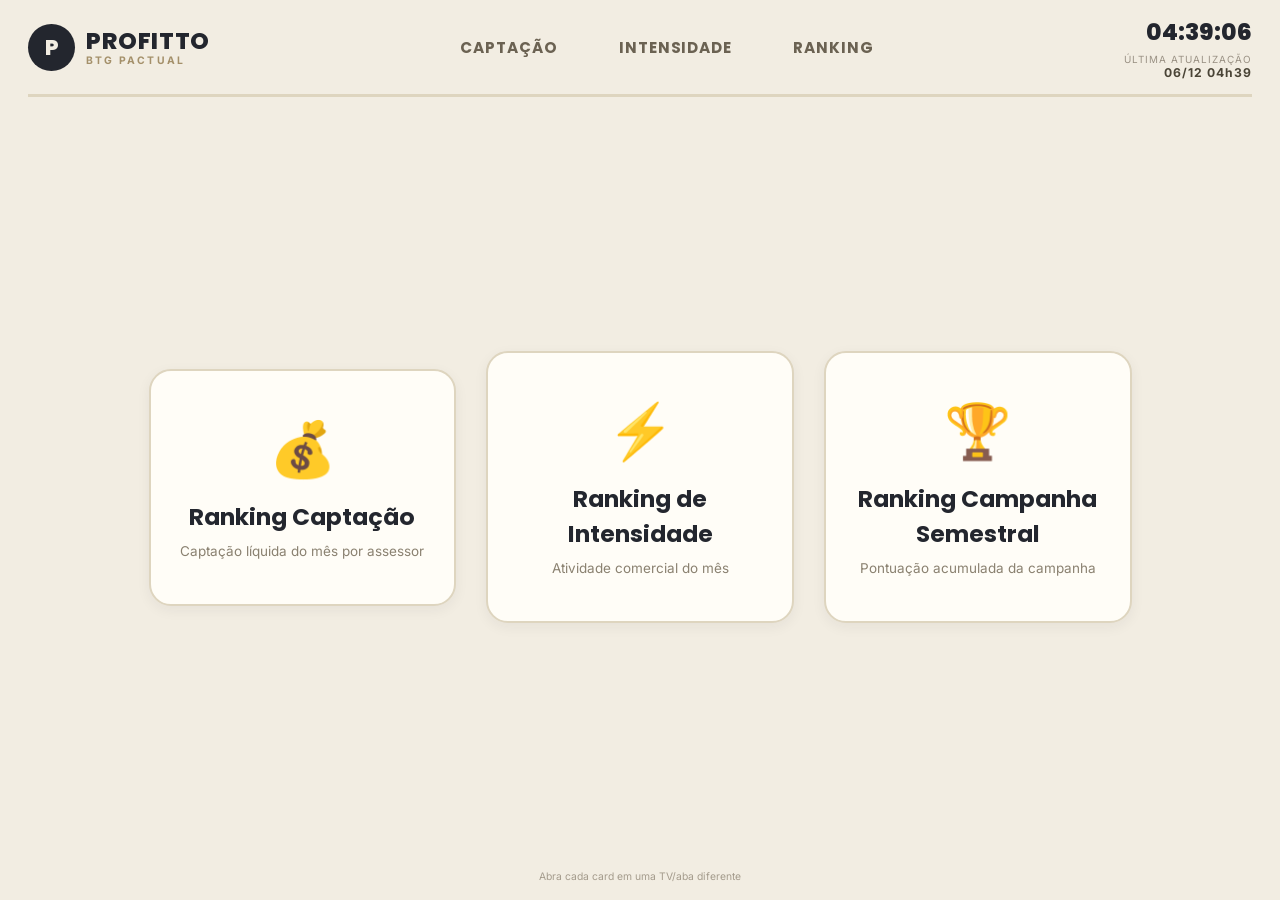
==== index.html @ 600888ba "dashboards TV dashboards TV" ====
<!DOCTYPE html>
<html lang="pt-BR">
<head>
<meta charset="UTF-8">
<meta name="viewport" content="width=device-width, initial-scale=1.0">
<title>PROFITTO — Dashboards de TV</title>
<link rel="stylesheet" href="style.css">
<style>
  .menu { flex: 1; display: flex; align-items: center; justify-content: center; gap: 2.4vw; }
  .card2 { width: 24vw; padding: 5vh 2vw; border-radius: 22px; text-align: center; text-decoration: none; color: #23262e;
    background: #fffdf7; border: 2px solid #ded5bf; box-shadow: 0 4px 14px rgba(35,38,46,0.06);
    transition: transform .15s ease, border-color .15s ease; }
  .card2:hover { transform: translateY(-6px); border-color: #a4906a; }
  .card2 .icon { font-size: 6vh; margin-bottom: 2vh; }
  .card2 h2 { font-family: 'Poppins', sans-serif; font-size: 2.6vh; margin-bottom: 1vh; }
  .card2 p { font-size: 1.5vh; color: #8a8170; }
</style>
</head>
<body>
<div class="wrap">
  <div id="navHost"></div>
  <div class="menu">
    <a class="card2" href="captacao.html">
      <div class="icon">💰</div>
      <h2>Ranking Captação</h2>
      <p>Captação líquida do mês por assessor</p>
    </a>
    <a class="card2" href="intensidade.html">
      <div class="icon">⚡</div>
      <h2>Ranking de Intensidade</h2>
      <p>Atividade comercial do mês</p>
    </a>
    <a class="card2" href="campanha.html">
      <div class="icon">🏆</div>
      <h2>Ranking Campanha Semestral</h2>
      <p>Pontuação acumulada da campanha</p>
    </a>
  </div>
  <div class="footer">Abra cada card em uma TV/aba diferente</div>
</div>
<script src="assets.js"></script>
<script>
renderNav('');
startClock('clock');
setLastUpdate();
</script>
</body>
</html>
---- style.css ----
@import url('https://fonts.googleapis.com/css2?family=Poppins:wght@500;600;700;800&family=Inter:wght@400;600;700;800;900&display=swap');

* { margin: 0; padding: 0; box-sizing: border-box; }

html, body {
  width: 100%; height: 100%;
  background: #f2ede2;
  color: #23262e;
  font-family: 'Inter', 'Poppins', sans-serif;
  overflow: hidden;
}

.wrap { display: flex; flex-direction: column; height: 100vh; padding: 1.6vh 2.2vw 2vh; }

/* ---------- Navegação / topo ---------- */
.topbar {
  display: flex; align-items: center; justify-content: space-between;
  padding-bottom: 1.6vh; margin-bottom: 2vh;
  border-bottom: 3px solid #ded5bf;
}

.brand { display: flex; align-items: center; gap: 0.9vw; }
.logo-badge {
  width: 5.2vh; height: 5.2vh; border-radius: 50%; background: #23262e; color: #f2ede2;
  display: flex; align-items: center; justify-content: center; font-family: 'Poppins', sans-serif;
  font-weight: 800; font-size: 2.4vh;
}
.brand-text { display: flex; flex-direction: column; line-height: 1.15; }
.brand-text .logo { font-family: 'Poppins', sans-serif; font-weight: 800; font-size: 2.6vh; letter-spacing: 0.03em; color: #23262e; }
.brand-text .partner { font-size: 1.15vh; letter-spacing: 0.22em; color: #a4906a; font-weight: 700; }

.navtabs { display: flex; gap: 0.8vw; }
.navtab {
  text-decoration: none; color: #6b6252; font-family: 'Poppins', sans-serif; font-weight: 700;
  font-size: 1.7vh; letter-spacing: 0.06em; padding: 1.4vh 2vw; border-radius: 999px;
  transition: background .15s ease, color .15s ease;
}
.navtab:hover { background: rgba(164,144,106,0.12); }
.navtab.active { background: #a4906a; color: #fff8ec; box-shadow: 0 4px 14px rgba(164,144,106,0.4); }

.meta { text-align: right; }
.meta .clock { font-family: 'Poppins', sans-serif; font-weight: 800; font-size: 2.6vh; color: #23262e; }
.meta .upd { font-size: 1.1vh; letter-spacing: 0.1em; color: #9a9184; margin-top: 0.4vh; }
.meta .upd b { color: #4a4436; font-size: 1.35vh; }

/* ---------- Título de seção ---------- */
.section-title {
  font-size: 1.6vh; font-weight: 800; letter-spacing: 0.18em; color: #8a8170;
  margin-bottom: 1.6vh;
}

/* ---------- Grid de cards ---------- */
.cardgrid { flex: 1; display: grid; grid-template-columns: repeat(4, 1fr); gap: 1.4vh 1.4vw; overflow: hidden; }

.card {
  border-radius: 20px; padding: 1.8vh 1.8vw; display: flex; flex-direction: column; justify-content: space-between;
  border: 2px solid transparent; position: relative; overflow: hidden;
  box-shadow: 0 4px 14px rgba(35,38,46,0.05);
}
.card.pos { background: #e3efdd; border-color: #bfdcae; }
.card.neg { background: #f7e3e0; border-color: #eab8b0; }

.card-top { display: flex; justify-content: space-between; align-items: flex-start; }
.card-name { font-family: 'Poppins', sans-serif; font-weight: 800; font-size: 2.15vh; color: #23262e;
  overflow: hidden; text-overflow: ellipsis; white-space: nowrap; max-width: 100%; }
.card-tag { display: inline-block; font-size: 1.1vh; font-weight: 800; letter-spacing: 0.14em; text-transform: uppercase;
  color: #8a8170; margin-top: 0.5vh; }

.card-meta { text-align: right; flex-shrink: 0; padding-left: 0.6vw; }
.card-meta .lbl { font-size: 1vh; letter-spacing: 0.12em; color: #9a9184; font-weight: 700; }
.card-meta .val { font-family: 'Poppins', sans-serif; font-weight: 700; font-size: 1.7vh; color: #6b6252; }

.bar-track { position: relative; width: 100%; height: 1.1vh; background: #e4dcc6; border-radius: 999px; margin: 1.6vh 0 1vh; }
.bar-fill { position: absolute; left: 0; top: 0; height: 100%; border-radius: 999px; background: linear-gradient(90deg, #c2a874, #a4906a); }
.bar-dot { position: absolute; left: -0.3vh; top: 50%; transform: translateY(-50%); width: 1.5vh; height: 1.5vh; border-radius: 50%; background: #fff; border: 3px solid #a4906a; z-index: 2; }
.bar-goal { position: absolute; right: 2%; top: -0.6vh; width: 2px; height: 2.3vh; background: #6b6252; }

.card-bottom { display: flex; justify-content: space-between; align-items: flex-end; }
.card-bottom .lbl { font-size: 1.15vh; letter-spacing: 0.14em; color: #8a8170; font-weight: 800; }
.card-bottom .val { font-family: 'Poppins', sans-serif; font-weight: 800; font-size: 3vh; }
.card.pos .card-bottom .val { color: #3d7a37; }
.card.neg .card-bottom .val { color: #b8372a; }

.card-rank {
  position: absolute; top: -1.2vh; right: -1.2vh; width: 5vh; height: 5vh; border-radius: 50%;
  background: #23262e; color: #f2ede2; display: flex; align-items: center; justify-content: center;
  font-family: 'Poppins', sans-serif; font-weight: 800; font-size: 2vh; box-shadow: 0 4px 10px rgba(0,0,0,0.15);
}
.card-rank.gold { background: #c99a2e; }
.card-rank.silver { background: #9aa0a8; }
.card-rank.bronze { background: #a5673a; }

/* ---------- Tabela simples (Intensidade) ---------- */
.simple-table { flex: 1; min-height: 0; display: flex; flex-direction: column; border: 3px solid #23262e; border-radius: 18px; overflow: hidden; background: #fffdf7; }
.simple-row { display: grid; grid-template-columns: 10% 1fr 22% 22%; align-items: center; flex: 1; min-height: 0; overflow: hidden; border-bottom: 2px solid #ded5bf; }
.simple-row:last-child { border-bottom: none; }
.simple-row.head { background: #23262e; color: #f2ede2; flex: 0 0 auto; padding: 1.6vh 0; }
.simple-row.head .cell { font-weight: 800; font-size: 1.9vh; letter-spacing: 0.16em; }
.simple-row:nth-child(even):not(.head) { background: #f7f3e8; }
.cell { padding: 0 1.6vw; }
.simple-row .pos-cell { font-family: 'Poppins', sans-serif; font-weight: 800; font-size: 2.6vh; color: #a4906a; text-align: center; }
.simple-row .name-cell { font-family: 'Poppins', sans-serif; font-weight: 700; font-size: 2.6vh; color: #23262e; overflow: hidden; text-overflow: ellipsis; white-space: nowrap; }
.simple-row .num-cell { font-family: 'Poppins', sans-serif; font-weight: 800; font-size: 2.8vh; color: #23262e; text-align: center; }
.simple-row.head .name-cell { color: #f2ede2; text-align: left; font-size: 1.9vh; }
.simple-row.head .pos-cell,
.simple-row.head .num-cell { color: #f2ede2; text-align: center; font-size: 1.9vh; }

/* Variante com mais colunas (Ranking Campanha Semestral) */
.simple-table.wide .name-cell { font-size: 1.9vh; }
.simple-table.wide .num-cell { font-size: 1.9vh; }
.simple-table.wide .pos-cell { font-size: 1.9vh; }
.simple-table.wide .simple-row.head .name-cell,
.simple-table.wide .simple-row.head .num-cell,
.simple-table.wide .simple-row.head .pos-cell { font-size: 1.35vh; }
.simple-table.wide .txt-cell { padding: 0 1vw; font-size: 1.7vh; font-weight: 600; color: #4a4436; }
.simple-table.wide .simple-row.head .txt-cell { color: #f2ede2; font-size: 1.35vh; font-weight: 800; }
.simple-table.wide .num-cell.strong { font-weight: 800; }
.simple-table.wide .num-cell.pos-val { color: #3d7a37; }
.simple-table.wide .num-cell.neg-val { color: #b8372a; }

/* Colunas numéricas com sinal (usado também fora do modo "wide") */
.simple-row .num-cell.pos-val { color: #3d7a37; }
.simple-row .num-cell.neg-val { color: #b8372a; }

/* Rank em destaque (top 3) */
.simple-row .pos-cell.gold { color: #c99a2e; }
.simple-row .pos-cell.silver { color: #9aa0a8; }
.simple-row .pos-cell.bronze { color: #a5673a; }

/* Variante lista com barra de andamento (Captação) */
.simple-table.barlist .name-cell { display: flex; flex-direction: column; justify-content: center; line-height: 1.15; overflow: hidden; }
.simple-table.barlist .simple-row:not(.head) .name-cell { font-size: 3vh; }
.simple-table.barlist .name-cell .lvl { font-size: 0.95vh; font-weight: 400; letter-spacing: 0.1em; color: #a49b8c; text-transform: uppercase; margin-top: 0.15vh; line-height: 1; }
.simple-table.barlist .bar-cell { padding: 0 1.6vw; }
.simple-table.barlist .bar-track { height: 1.8vh; margin: 0; }
.simple-table.barlist .bar-dot { width: 2vh; height: 2vh; }
.simple-table.barlist .meta-cell { text-align: right; }
.simple-table.barlist .meta-cell .lbl { font-size: 1.1vh; letter-spacing: 0.12em; color: #9a9184; font-weight: 700; }
.simple-table.barlist .meta-cell .val { font-family: 'Poppins', sans-serif; font-weight: 800; font-size: 2.7vh; color: #4a4436; }
.simple-table.barlist .num-cell { text-align: right; }
.simple-table.barlist .simple-row:not(.head) .num-cell { font-size: 3.6vh; font-weight: 800; }
.simple-table.barlist .simple-row.head .meta-cell { color: #f2ede2; }

.footer { padding-top: 1.2vh; text-align: center; font-size: 1.15vh; color: #a49b8c; }

.loading, .error-box {
  flex: 1; display: flex; align-items: center; justify-content: center;
  font-size: 2.4vh; color: #8a8170; text-align: center; flex-direction: column; gap: 1.2vh;
}
.error-box { color: #b8372a; }
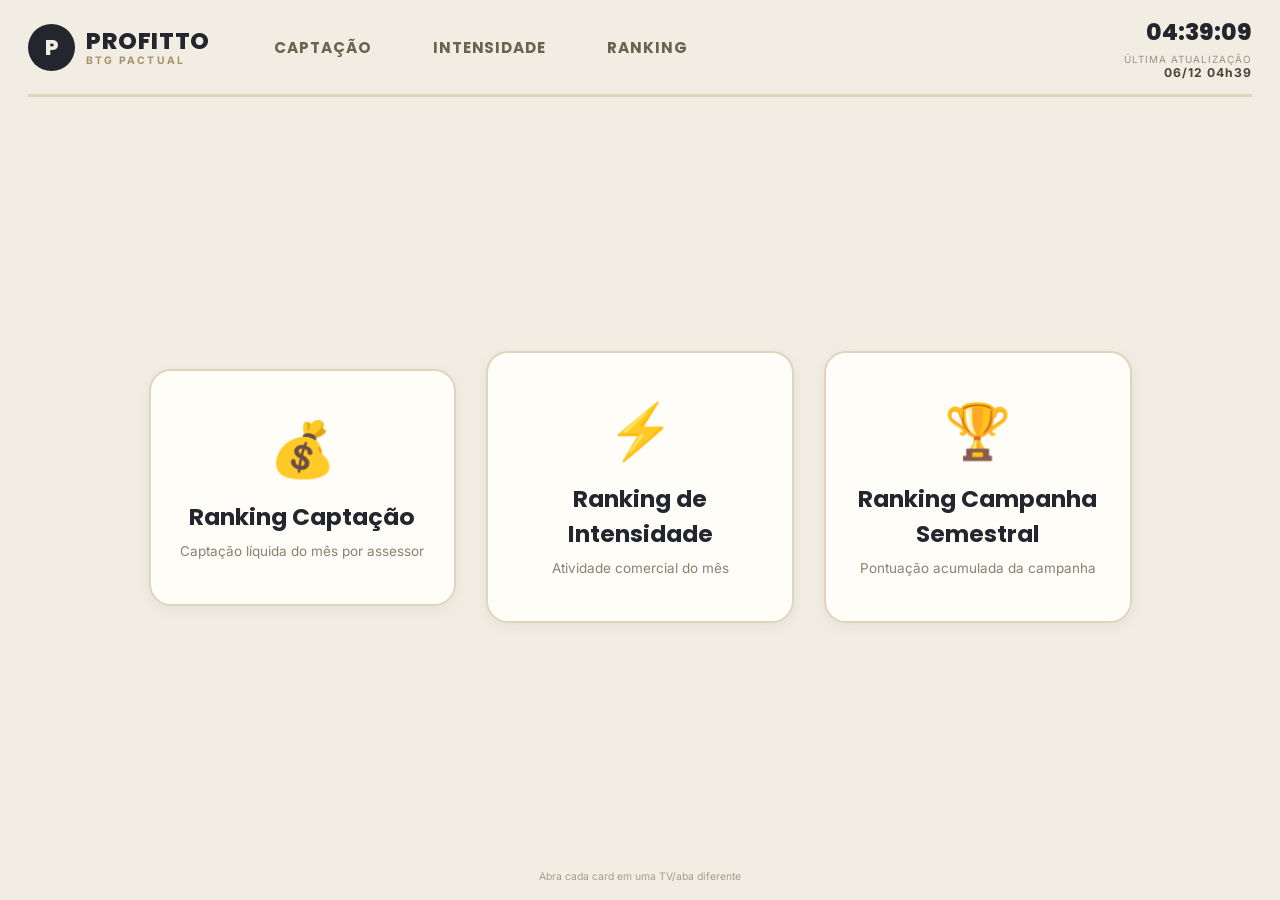
==== commit 51ebe2df: "index.html" ====
--- a/index.html
+++ b/index.html
@@ -4,7 +4,7 @@
 <meta charset="UTF-8">
 <meta name="viewport" content="width=device-width, initial-scale=1.0">
 <title>PROFITTO — Dashboards de TV</title>
-<link rel="stylesheet" href="style.css">
+<link rel="stylesheet" href="style.css?v=2">
 <style>
   .menu { flex: 1; display: flex; align-items: center; justify-content: center; gap: 2.4vw; }
   .card2 { width: 24vw; padding: 5vh 2vw; border-radius: 22px; text-align: center; text-decoration: none; color: #23262e;
@@ -38,7 +38,7 @@
   </div>
   <div class="footer">Abra cada card em uma TV/aba diferente</div>
 </div>
-<script src="assets.js"></script>
+<script src="assets.js?v=2"></script>
 <script>
 renderNav('');
 startClock('clock');
--- a/style.css
+++ b/style.css
@@ -14,12 +14,12 @@
 
 /* ---------- Navegação / topo ---------- */
 .topbar {
-  display: flex; align-items: center; justify-content: space-between;
+  display: flex; align-items: center; justify-content: flex-start;
   padding-bottom: 1.6vh; margin-bottom: 2vh;
   border-bottom: 3px solid #ded5bf;
 }
 
-.brand { display: flex; align-items: center; gap: 0.9vw; }
+.brand { display: flex; align-items: center; gap: 0.9vw; flex-shrink: 0; }
 .logo-badge {
   width: 5.2vh; height: 5.2vh; border-radius: 50%; background: #23262e; color: #f2ede2;
   display: flex; align-items: center; justify-content: center; font-family: 'Poppins', sans-serif;
@@ -29,7 +29,7 @@
 .brand-text .logo { font-family: 'Poppins', sans-serif; font-weight: 800; font-size: 2.6vh; letter-spacing: 0.03em; color: #23262e; }
 .brand-text .partner { font-size: 1.15vh; letter-spacing: 0.22em; color: #a4906a; font-weight: 700; }
 
-.navtabs { display: flex; gap: 0.8vw; }
+.navtabs { display: flex; gap: 0.8vw; margin-left: 3vw; }
 .navtab {
   text-decoration: none; color: #6b6252; font-family: 'Poppins', sans-serif; font-weight: 700;
   font-size: 1.7vh; letter-spacing: 0.06em; padding: 1.4vh 2vw; border-radius: 999px;
@@ -38,16 +38,34 @@
 .navtab:hover { background: rgba(164,144,106,0.12); }
 .navtab.active { background: #a4906a; color: #fff8ec; box-shadow: 0 4px 14px rgba(164,144,106,0.4); }
 
-.meta { text-align: right; }
+.meta { text-align: right; margin-left: auto; flex-shrink: 0; }
 .meta .clock { font-family: 'Poppins', sans-serif; font-weight: 800; font-size: 2.6vh; color: #23262e; }
 .meta .upd { font-size: 1.1vh; letter-spacing: 0.1em; color: #9a9184; margin-top: 0.4vh; }
 .meta .upd b { color: #4a4436; font-size: 1.35vh; }
+
+/* ---------- Selo CAP TOTAL, embutido na topbar (Captação) — não rouba altura da tabela ---------- */
+.cap-total-badge {
+  display: flex; align-items: center; gap: 0.9vw; flex-shrink: 0; margin-left: 6vw;
+  background: #23262e; border-radius: 14px; padding: 1.1vh 1.8vw;
+  box-shadow: 0 4px 14px rgba(35,38,46,0.18);
+}
+.cap-total-lbl { font-family: 'Poppins', sans-serif; font-size: 1.7vh; font-weight: 800; letter-spacing: 0.18em; color: #d8cfbb; }
+.cap-total-val { font-family: 'Poppins', sans-serif; font-weight: 800; font-size: 4.6vh; line-height: 1; color: #fff; }
 
 /* ---------- Título de seção ---------- */
 .section-title {
   font-size: 1.6vh; font-weight: 800; letter-spacing: 0.18em; color: #8a8170;
   margin-bottom: 1.6vh;
 }
+
+/* Cabeçalho da tabela clicável para ordenar (Intensidade: DIA / MÊS) */
+.simple-row.head .sort-head { cursor: pointer; user-select: none; display: flex; align-items: center; justify-content: center; gap: 0.4vw; }
+.simple-row.head .sort-head .sort-arrow { font-size: 1.1vh; color: #8a8170; transition: color .15s ease, transform .15s ease; }
+.simple-row.head .sort-head:hover .sort-arrow { color: #d8cfbb; }
+.simple-row.head .sort-head.active { color: #a4906a; }
+.simple-row.head .sort-head.active .sort-arrow { color: #a4906a; transform: scale(1.25); }
+
+.simple-row .num-cell.sort-active { color: #a4906a; }
 
 /* ---------- Grid de cards ---------- */
 .cardgrid { flex: 1; display: grid; grid-template-columns: repeat(4, 1fr); gap: 1.4vh 1.4vw; overflow: hidden; }
@@ -128,9 +146,10 @@
 .simple-row .pos-cell.bronze { color: #a5673a; }
 
 /* Variante lista com barra de andamento (Captação) */
-.simple-table.barlist .name-cell { display: flex; flex-direction: column; justify-content: center; line-height: 1.15; overflow: hidden; }
+.simple-table.barlist .name-cell { display: flex; flex-direction: row; align-items: baseline; gap: 0.7vw; overflow: hidden; }
 .simple-table.barlist .simple-row:not(.head) .name-cell { font-size: 3vh; }
-.simple-table.barlist .name-cell .lvl { font-size: 0.95vh; font-weight: 400; letter-spacing: 0.1em; color: #a49b8c; text-transform: uppercase; margin-top: 0.15vh; line-height: 1; }
+.simple-table.barlist .name-cell .nm { overflow: hidden; text-overflow: ellipsis; white-space: nowrap; min-width: 0; }
+.simple-table.barlist .name-cell .lvl { flex-shrink: 0; font-size: 1.05vh; font-weight: 400; letter-spacing: 0.08em; color: #a49b8c; text-transform: uppercase; }
 .simple-table.barlist .bar-cell { padding: 0 1.6vw; }
 .simple-table.barlist .bar-track { height: 1.8vh; margin: 0; }
 .simple-table.barlist .bar-dot { width: 2vh; height: 2vh; }
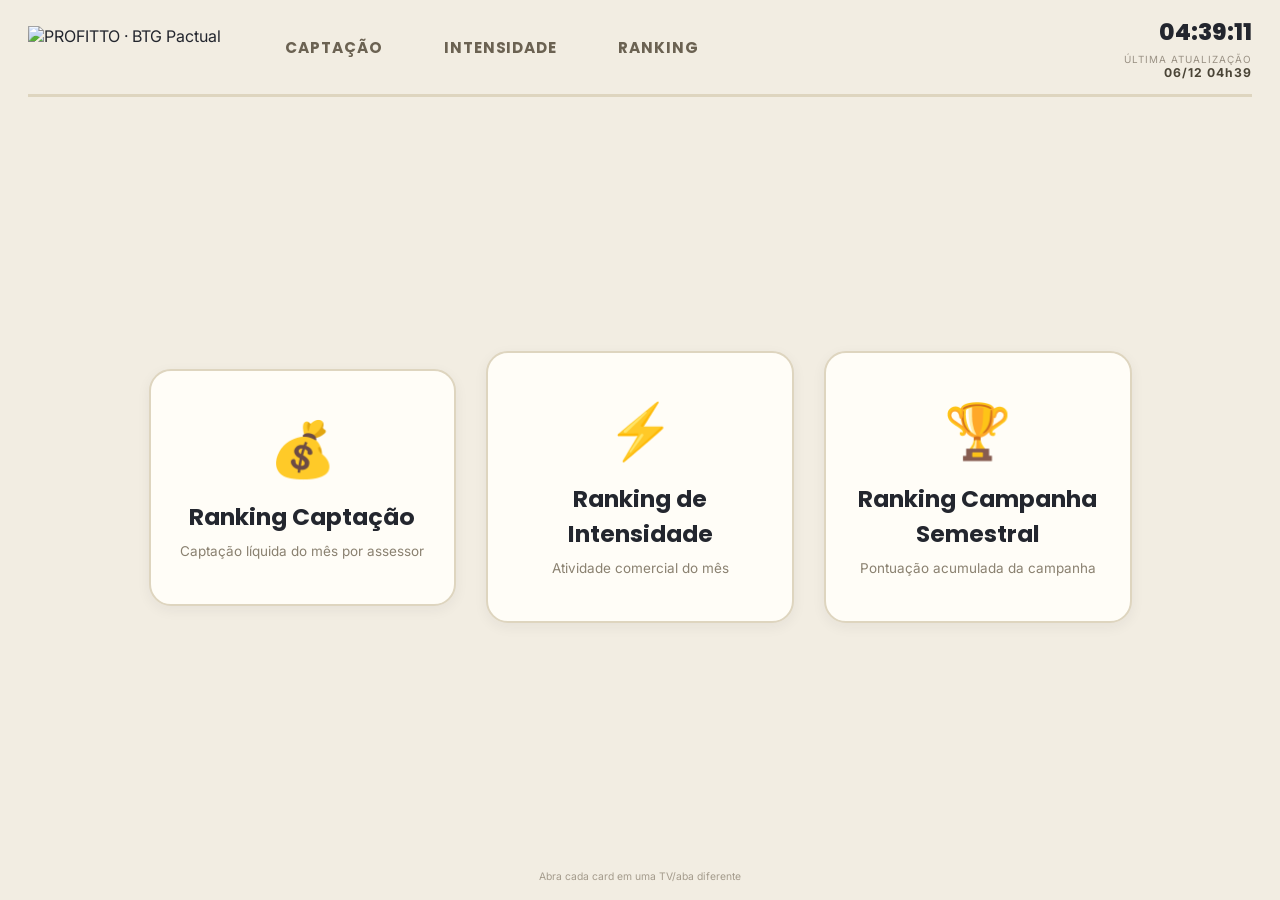
==== commit 72b1216b: "index.html" ====
--- a/index.html
+++ b/index.html
@@ -4,7 +4,7 @@
 <meta charset="UTF-8">
 <meta name="viewport" content="width=device-width, initial-scale=1.0">
 <title>PROFITTO — Dashboards de TV</title>
-<link rel="stylesheet" href="style.css?v=2">
+<link rel="stylesheet" href="style.css?v=3">
 <style>
   .menu { flex: 1; display: flex; align-items: center; justify-content: center; gap: 2.4vw; }
   .card2 { width: 24vw; padding: 5vh 2vw; border-radius: 22px; text-align: center; text-decoration: none; color: #23262e;
@@ -38,7 +38,7 @@
   </div>
   <div class="footer">Abra cada card em uma TV/aba diferente</div>
 </div>
-<script src="assets.js?v=2"></script>
+<script src="assets.js?v=3"></script>
 <script>
 renderNav('');
 startClock('clock');
--- a/style.css
+++ b/style.css
@@ -20,6 +20,7 @@
 }
 
 .brand { display: flex; align-items: center; gap: 0.9vw; flex-shrink: 0; }
+.brand-logo { height: 4.8vh; width: auto; display: block; }
 .logo-badge {
   width: 5.2vh; height: 5.2vh; border-radius: 50%; background: #23262e; color: #f2ede2;
   display: flex; align-items: center; justify-content: center; font-family: 'Poppins', sans-serif;
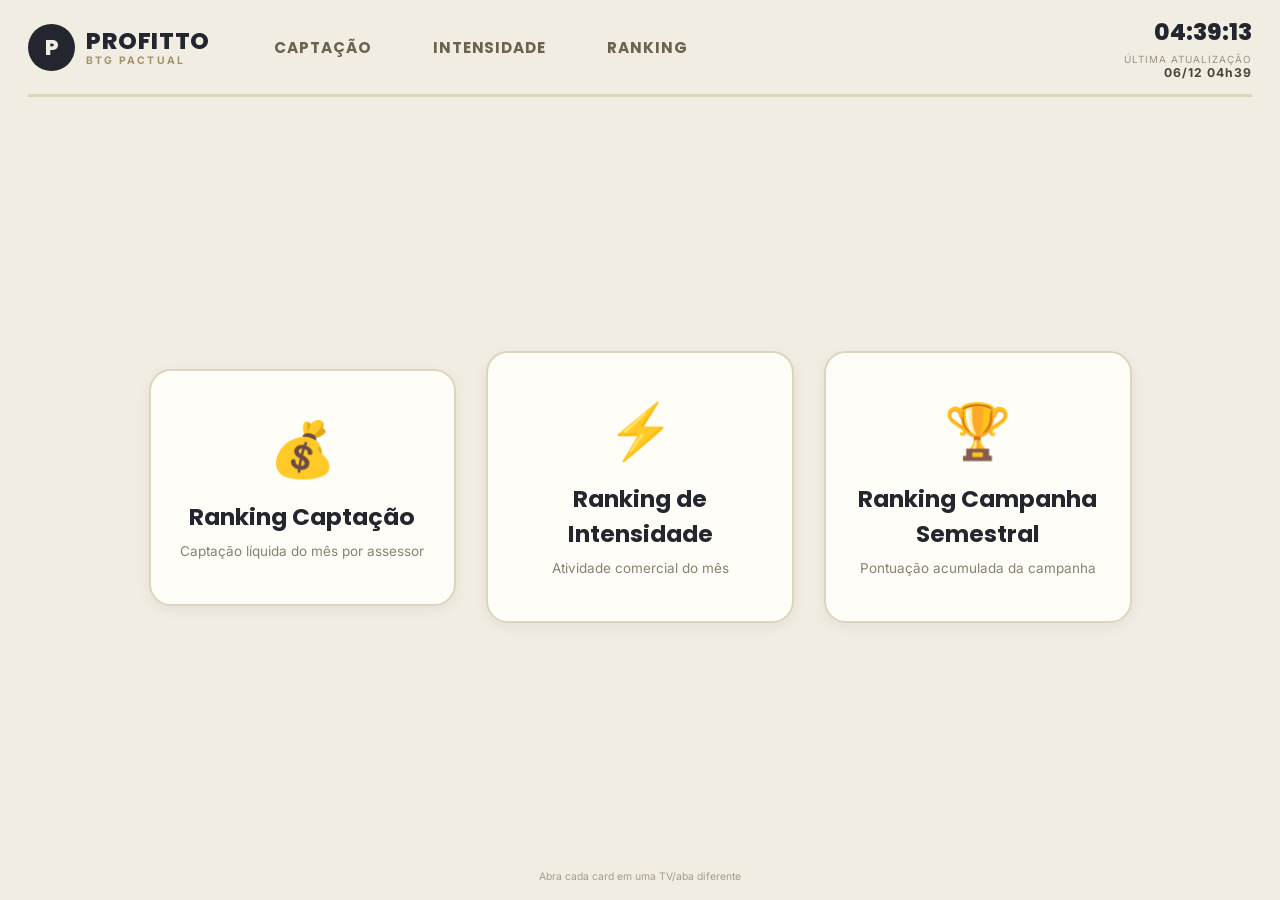
==== commit 071f1de8: "index.html" ====
--- a/index.html
+++ b/index.html
@@ -4,7 +4,7 @@
 <meta charset="UTF-8">
 <meta name="viewport" content="width=device-width, initial-scale=1.0">
 <title>PROFITTO — Dashboards de TV</title>
-<link rel="stylesheet" href="style.css?v=3">
+<link rel="stylesheet" href="style.css?v=4">
 <style>
   .menu { flex: 1; display: flex; align-items: center; justify-content: center; gap: 2.4vw; }
   .card2 { width: 24vw; padding: 5vh 2vw; border-radius: 22px; text-align: center; text-decoration: none; color: #23262e;
@@ -38,7 +38,7 @@
   </div>
   <div class="footer">Abra cada card em uma TV/aba diferente</div>
 </div>
-<script src="assets.js?v=3"></script>
+<script src="assets.js?v=4"></script>
 <script>
 renderNav('');
 startClock('clock');
--- a/style.css
+++ b/style.css
@@ -20,7 +20,6 @@
 }
 
 .brand { display: flex; align-items: center; gap: 0.9vw; flex-shrink: 0; }
-.brand-logo { height: 4.8vh; width: auto; display: block; }
 .logo-badge {
   width: 5.2vh; height: 5.2vh; border-radius: 50%; background: #23262e; color: #f2ede2;
   display: flex; align-items: center; justify-content: center; font-family: 'Poppins', sans-serif;
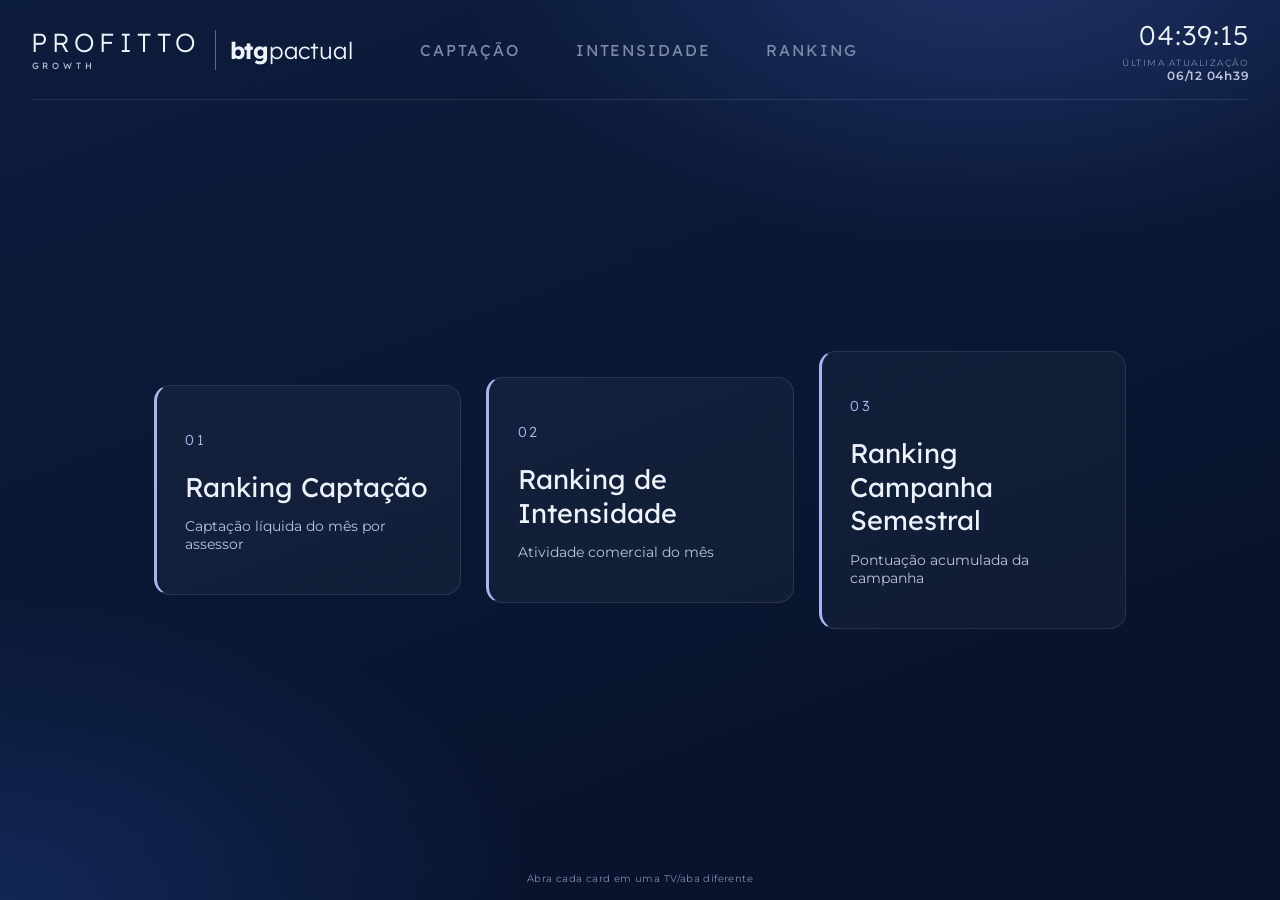
==== commit ca04d92f: "Identidade visual navy (proposta Planejamento patrimonial) em todas as telas" ====
--- a/index.html
+++ b/index.html
@@ -4,16 +4,16 @@
 <meta charset="UTF-8">
 <meta name="viewport" content="width=device-width, initial-scale=1.0">
 <title>PROFITTO — Dashboards de TV</title>
-<link rel="stylesheet" href="style.css?v=4">
+<link rel="stylesheet" href="style.css?v=5">
 <style>
-  .menu { flex: 1; display: flex; align-items: center; justify-content: center; gap: 2.4vw; }
-  .card2 { width: 24vw; padding: 5vh 2vw; border-radius: 22px; text-align: center; text-decoration: none; color: #23262e;
-    background: #fffdf7; border: 2px solid #ded5bf; box-shadow: 0 4px 14px rgba(35,38,46,0.06);
-    transition: transform .15s ease, border-color .15s ease; }
-  .card2:hover { transform: translateY(-6px); border-color: #a4906a; }
-  .card2 .icon { font-size: 6vh; margin-bottom: 2vh; }
-  .card2 h2 { font-family: 'Poppins', sans-serif; font-size: 2.6vh; margin-bottom: 1vh; }
-  .card2 p { font-size: 1.5vh; color: #8a8170; }
+  .menu { flex: 1; display: flex; align-items: center; justify-content: center; gap: 2vw; }
+  .card2 { width: 24vw; padding: 5vh 2.2vw 4.6vh; border-radius: 16px; text-decoration: none; color: var(--ink);
+    background: var(--glass); border: 1px solid var(--line); border-left: 3px solid var(--accent);
+    transition: transform .15s ease, background .15s ease; }
+  .card2:hover { transform: translateY(-6px); background: var(--glass-2); }
+  .card2 .icon { font-family: var(--f-display); font-weight: 300; font-size: 1.6vh; letter-spacing: .2em; color: var(--accent); margin-bottom: 2.4vh; }
+  .card2 h2 { font-family: var(--f-display); font-weight: 400; font-size: 3vh; line-height: 1.25; margin-bottom: 1.4vh; }
+  .card2 p { font-size: 1.6vh; color: var(--ink-2); }
 </style>
 </head>
 <body>
@@ -21,24 +21,24 @@
   <div id="navHost"></div>
   <div class="menu">
     <a class="card2" href="captacao.html">
-      <div class="icon">💰</div>
+      <div class="icon">01</div>
       <h2>Ranking Captação</h2>
       <p>Captação líquida do mês por assessor</p>
     </a>
     <a class="card2" href="intensidade.html">
-      <div class="icon">⚡</div>
+      <div class="icon">02</div>
       <h2>Ranking de Intensidade</h2>
       <p>Atividade comercial do mês</p>
     </a>
     <a class="card2" href="campanha.html">
-      <div class="icon">🏆</div>
+      <div class="icon">03</div>
       <h2>Ranking Campanha Semestral</h2>
       <p>Pontuação acumulada da campanha</p>
     </a>
   </div>
   <div class="footer">Abra cada card em uma TV/aba diferente</div>
 </div>
-<script src="assets.js?v=4"></script>
+<script src="assets.js?v=5"></script>
 <script>
 renderNav('');
 startClock('clock');
--- a/style.css
+++ b/style.css
@@ -1,169 +1,201 @@
-@import url('https://fonts.googleapis.com/css2?family=Poppins:wght@500;600;700;800&family=Inter:wght@400;600;700;800;900&display=swap');
+/* PROFITTO TV — identidade visual "Planejamento patrimonial" (navy + azul lavanda) */
+@import url('https://fonts.googleapis.com/css2?family=Lexend:wght@300;400;500;600;700&family=Montserrat:wght@400;500;600;700&display=swap');
+
+:root {
+  --bg-0: #07122a;          /* fundo mais escuro   */
+  --bg-1: #0c1c3b;          /* fundo base          */
+  --bg-2: #13295a;          /* brilho do gradiente */
+  --ink: #eef2fb;           /* texto principal     */
+  --ink-2: #b9c4dd;         /* texto secundário    */
+  --ink-3: #7d8bab;         /* texto de apoio      */
+  --accent: #a3b8f2;        /* azul lavanda        */
+  --accent-2: #d7e1f7;      /* azul claro          */
+  --royal-a: #4f72e6;       /* card de destaque    */
+  --royal-b: #3450c4;
+  --glass: rgba(255,255,255,.035);
+  --glass-2: rgba(255,255,255,.06);
+  --line: rgba(255,255,255,.10);
+  --line-2: rgba(255,255,255,.06);
+  --pos: #7fdca6;           /* positivo            */
+  --neg: #ff8a80;           /* negativo            */
+  --gold: #e6c574; --silver: #c9d2e8; --bronze: #d9a07a;
+  --f-display: 'Lexend', 'Montserrat', sans-serif;
+  --f-body: 'Montserrat', 'Lexend', sans-serif;
+}
 
 * { margin: 0; padding: 0; box-sizing: border-box; }
 
 html, body {
   width: 100%; height: 100%;
-  background: #f2ede2;
-  color: #23262e;
-  font-family: 'Inter', 'Poppins', sans-serif;
+  background: var(--bg-1);
+  background:
+    radial-gradient(ellipse 70% 55% at 78% -5%, rgba(79,114,230,.28) 0%, rgba(79,114,230,0) 60%),
+    radial-gradient(ellipse 60% 50% at 0% 100%, rgba(19,41,90,.9) 0%, rgba(19,41,90,0) 70%),
+    linear-gradient(160deg, var(--bg-1) 0%, var(--bg-0) 100%);
+  color: var(--ink);
+  font-family: var(--f-body);
   overflow: hidden;
 }
 
-.wrap { display: flex; flex-direction: column; height: 100vh; padding: 1.6vh 2.2vw 2vh; }
+.wrap { display: flex; flex-direction: column; height: 100vh; padding: 2vh 2.4vw 1.8vh; }
 
 /* ---------- Navegação / topo ---------- */
 .topbar {
   display: flex; align-items: center; justify-content: flex-start;
-  padding-bottom: 1.6vh; margin-bottom: 2vh;
-  border-bottom: 3px solid #ded5bf;
-}
-
-.brand { display: flex; align-items: center; gap: 0.9vw; flex-shrink: 0; }
-.logo-badge {
-  width: 5.2vh; height: 5.2vh; border-radius: 50%; background: #23262e; color: #f2ede2;
-  display: flex; align-items: center; justify-content: center; font-family: 'Poppins', sans-serif;
-  font-weight: 800; font-size: 2.4vh;
-}
-.brand-text { display: flex; flex-direction: column; line-height: 1.15; }
-.brand-text .logo { font-family: 'Poppins', sans-serif; font-weight: 800; font-size: 2.6vh; letter-spacing: 0.03em; color: #23262e; }
-.brand-text .partner { font-size: 1.15vh; letter-spacing: 0.22em; color: #a4906a; font-weight: 700; }
-
-.navtabs { display: flex; gap: 0.8vw; margin-left: 3vw; }
+  padding-bottom: 1.8vh; margin-bottom: 2.2vh;
+  border-bottom: 1px solid var(--line);
+}
+
+/* Assinatura PROFITTO | btg pactual (tipográfica) */
+.brand { display: flex; align-items: center; gap: 1.1vw; flex-shrink: 0; }
+.brand-profitto { display: flex; flex-direction: column; line-height: 1; }
+.brand-profitto .logo { font-family: var(--f-display); font-weight: 300; font-size: 2.9vh; letter-spacing: .2em; color: var(--ink); }
+.brand-profitto .sub  { font-family: var(--f-display); font-weight: 400; font-size: 1vh; letter-spacing: .42em; color: var(--ink-2); margin-top: .6vh; padding-left: .1em; }
+.brand-rule { width: 1px; height: 4.4vh; background: rgba(255,255,255,.35); }
+.brand-btg { font-family: var(--f-display); font-size: 2.6vh; color: var(--ink); letter-spacing: -.01em; white-space: nowrap; }
+.brand-btg b { font-weight: 700; }
+.brand-btg span { font-weight: 300; }
+
+.navtabs { display: flex; gap: .6vw; margin-left: 3.4vw; }
 .navtab {
-  text-decoration: none; color: #6b6252; font-family: 'Poppins', sans-serif; font-weight: 700;
-  font-size: 1.7vh; letter-spacing: 0.06em; padding: 1.4vh 2vw; border-radius: 999px;
-  transition: background .15s ease, color .15s ease;
-}
-.navtab:hover { background: rgba(164,144,106,0.12); }
-.navtab.active { background: #a4906a; color: #fff8ec; box-shadow: 0 4px 14px rgba(164,144,106,0.4); }
+  text-decoration: none; color: var(--ink-3); font-family: var(--f-display); font-weight: 400;
+  font-size: 1.75vh; letter-spacing: .12em; padding: 1.2vh 1.8vw; border-radius: 999px;
+  border: 1px solid transparent;
+  transition: background .15s ease, color .15s ease, border-color .15s ease;
+}
+.navtab:hover { color: var(--ink); background: var(--glass); }
+.navtab.active { color: var(--ink); background: rgba(163,184,242,.12); border-color: rgba(163,184,242,.35); }
 
 .meta { text-align: right; margin-left: auto; flex-shrink: 0; }
-.meta .clock { font-family: 'Poppins', sans-serif; font-weight: 800; font-size: 2.6vh; color: #23262e; }
-.meta .upd { font-size: 1.1vh; letter-spacing: 0.1em; color: #9a9184; margin-top: 0.4vh; }
-.meta .upd b { color: #4a4436; font-size: 1.35vh; }
-
-/* ---------- Selo CAP TOTAL, embutido na topbar (Captação) — não rouba altura da tabela ---------- */
+.meta .clock { font-family: var(--f-display); font-weight: 300; font-size: 3vh; letter-spacing: .04em; color: var(--ink); font-variant-numeric: tabular-nums; }
+.meta .upd { font-size: 1.05vh; letter-spacing: .16em; color: var(--ink-3); margin-top: .5vh; }
+.meta .upd b { color: var(--ink-2); font-size: 1.35vh; font-weight: 600; letter-spacing: .06em; }
+
+/* ---------- Selo CAP TOTAL (Captação) — card azul royal ---------- */
 .cap-total-badge {
-  display: flex; align-items: center; gap: 0.9vw; flex-shrink: 0; margin-left: 6vw;
-  background: #23262e; border-radius: 14px; padding: 1.1vh 1.8vw;
-  box-shadow: 0 4px 14px rgba(35,38,46,0.18);
-}
-.cap-total-lbl { font-family: 'Poppins', sans-serif; font-size: 1.7vh; font-weight: 800; letter-spacing: 0.18em; color: #d8cfbb; }
-.cap-total-val { font-family: 'Poppins', sans-serif; font-weight: 800; font-size: 4.6vh; line-height: 1; color: #fff; }
-
-/* ---------- Título de seção ---------- */
+  display: flex; align-items: center; gap: 1.1vw; flex-shrink: 0; margin-left: auto; margin-right: 3vw;
+  background: linear-gradient(120deg, var(--royal-a) 0%, var(--royal-b) 100%);
+  border: 1px solid rgba(255,255,255,.18); border-radius: 14px; padding: 1.1vh 1.8vw;
+  box-shadow: 0 10px 30px rgba(52,80,196,.35);
+}
+.cap-total-badge + .meta { margin-left: 0; }
+.cap-total-lbl { font-family: var(--f-display); font-size: 1.5vh; font-weight: 400; letter-spacing: .22em; color: rgba(255,255,255,.75); }
+.cap-total-val { font-family: var(--f-display); font-weight: 600; font-size: 4.4vh; line-height: 1; color: #fff; font-variant-numeric: tabular-nums; }
+
+/* ---------- Título de seção (eyebrow, como nos slides) ---------- */
 .section-title {
-  font-size: 1.6vh; font-weight: 800; letter-spacing: 0.18em; color: #8a8170;
-  margin-bottom: 1.6vh;
-}
-
-/* Cabeçalho da tabela clicável para ordenar (Intensidade: DIA / MÊS) */
-.simple-row.head .sort-head { cursor: pointer; user-select: none; display: flex; align-items: center; justify-content: center; gap: 0.4vw; }
-.simple-row.head .sort-head .sort-arrow { font-size: 1.1vh; color: #8a8170; transition: color .15s ease, transform .15s ease; }
-.simple-row.head .sort-head:hover .sort-arrow { color: #d8cfbb; }
-.simple-row.head .sort-head.active { color: #a4906a; }
-.simple-row.head .sort-head.active .sort-arrow { color: #a4906a; transform: scale(1.25); }
-
-.simple-row .num-cell.sort-active { color: #a4906a; }
+  font-family: var(--f-display); font-size: 1.7vh; font-weight: 400; letter-spacing: .14em; color: var(--accent);
+  margin-bottom: 1.6vh; text-transform: uppercase;
+}
+
+/* Cabeçalho clicável para ordenar (Intensidade) */
+.simple-row.head .sort-head { cursor: pointer; user-select: none; display: flex; align-items: center; justify-content: center; gap: .4vw; }
+.simple-row.head .sort-head .sort-arrow { font-size: 1.1vh; color: var(--ink-3); transition: color .15s ease, transform .15s ease; }
+.simple-row.head .sort-head:hover .sort-arrow { color: var(--accent-2); }
+.simple-row.head .sort-head.active { color: var(--accent); }
+.simple-row.head .sort-head.active .sort-arrow { color: var(--accent); transform: scale(1.25); }
+.simple-row .num-cell.sort-active { color: var(--accent-2); }
 
 /* ---------- Grid de cards ---------- */
 .cardgrid { flex: 1; display: grid; grid-template-columns: repeat(4, 1fr); gap: 1.4vh 1.4vw; overflow: hidden; }
 
 .card {
-  border-radius: 20px; padding: 1.8vh 1.8vw; display: flex; flex-direction: column; justify-content: space-between;
-  border: 2px solid transparent; position: relative; overflow: hidden;
-  box-shadow: 0 4px 14px rgba(35,38,46,0.05);
-}
-.card.pos { background: #e3efdd; border-color: #bfdcae; }
-.card.neg { background: #f7e3e0; border-color: #eab8b0; }
+  border-radius: 16px; padding: 1.8vh 1.8vw; display: flex; flex-direction: column; justify-content: space-between;
+  border: 1px solid var(--line); position: relative; overflow: hidden; background: var(--glass);
+}
+.card.pos { border-left: 3px solid var(--pos); }
+.card.neg { border-left: 3px solid var(--neg); }
 
 .card-top { display: flex; justify-content: space-between; align-items: flex-start; }
-.card-name { font-family: 'Poppins', sans-serif; font-weight: 800; font-size: 2.15vh; color: #23262e;
+.card-name { font-family: var(--f-display); font-weight: 500; font-size: 2.15vh; color: var(--ink);
   overflow: hidden; text-overflow: ellipsis; white-space: nowrap; max-width: 100%; }
-.card-tag { display: inline-block; font-size: 1.1vh; font-weight: 800; letter-spacing: 0.14em; text-transform: uppercase;
-  color: #8a8170; margin-top: 0.5vh; }
-
-.card-meta { text-align: right; flex-shrink: 0; padding-left: 0.6vw; }
-.card-meta .lbl { font-size: 1vh; letter-spacing: 0.12em; color: #9a9184; font-weight: 700; }
-.card-meta .val { font-family: 'Poppins', sans-serif; font-weight: 700; font-size: 1.7vh; color: #6b6252; }
-
-.bar-track { position: relative; width: 100%; height: 1.1vh; background: #e4dcc6; border-radius: 999px; margin: 1.6vh 0 1vh; }
-.bar-fill { position: absolute; left: 0; top: 0; height: 100%; border-radius: 999px; background: linear-gradient(90deg, #c2a874, #a4906a); }
-.bar-dot { position: absolute; left: -0.3vh; top: 50%; transform: translateY(-50%); width: 1.5vh; height: 1.5vh; border-radius: 50%; background: #fff; border: 3px solid #a4906a; z-index: 2; }
-.bar-goal { position: absolute; right: 2%; top: -0.6vh; width: 2px; height: 2.3vh; background: #6b6252; }
+.card-tag { display: inline-block; font-size: 1.1vh; font-weight: 600; letter-spacing: .14em; text-transform: uppercase; color: var(--ink-3); margin-top: .5vh; }
+
+.card-meta { text-align: right; flex-shrink: 0; padding-left: .6vw; }
+.card-meta .lbl { font-size: 1vh; letter-spacing: .12em; color: var(--ink-3); font-weight: 600; }
+.card-meta .val { font-family: var(--f-display); font-weight: 500; font-size: 1.7vh; color: var(--ink-2); }
+
+.bar-track { position: relative; width: 100%; height: 1.1vh; background: rgba(255,255,255,.08); border-radius: 999px; margin: 1.6vh 0 1vh; }
+.bar-fill { position: absolute; left: 0; top: 0; height: 100%; border-radius: 999px; background: linear-gradient(90deg, var(--accent), var(--royal-a)); }
+.bar-dot { position: absolute; left: -.3vh; top: 50%; transform: translateY(-50%); width: 1.5vh; height: 1.5vh; border-radius: 50%; background: var(--bg-1); border: 3px solid var(--accent); z-index: 2; }
+.bar-goal { position: absolute; right: 2%; top: -.6vh; width: 2px; height: 2.3vh; background: var(--ink-2); }
 
 .card-bottom { display: flex; justify-content: space-between; align-items: flex-end; }
-.card-bottom .lbl { font-size: 1.15vh; letter-spacing: 0.14em; color: #8a8170; font-weight: 800; }
-.card-bottom .val { font-family: 'Poppins', sans-serif; font-weight: 800; font-size: 3vh; }
-.card.pos .card-bottom .val { color: #3d7a37; }
-.card.neg .card-bottom .val { color: #b8372a; }
+.card-bottom .lbl { font-size: 1.15vh; letter-spacing: .14em; color: var(--ink-3); font-weight: 600; }
+.card-bottom .val { font-family: var(--f-display); font-weight: 600; font-size: 3vh; }
+.card.pos .card-bottom .val { color: var(--pos); }
+.card.neg .card-bottom .val { color: var(--neg); }
 
 .card-rank {
   position: absolute; top: -1.2vh; right: -1.2vh; width: 5vh; height: 5vh; border-radius: 50%;
-  background: #23262e; color: #f2ede2; display: flex; align-items: center; justify-content: center;
-  font-family: 'Poppins', sans-serif; font-weight: 800; font-size: 2vh; box-shadow: 0 4px 10px rgba(0,0,0,0.15);
-}
-.card-rank.gold { background: #c99a2e; }
-.card-rank.silver { background: #9aa0a8; }
-.card-rank.bronze { background: #a5673a; }
-
-/* ---------- Tabela simples (Intensidade) ---------- */
-.simple-table { flex: 1; min-height: 0; display: flex; flex-direction: column; border: 3px solid #23262e; border-radius: 18px; overflow: hidden; background: #fffdf7; }
-.simple-row { display: grid; grid-template-columns: 10% 1fr 22% 22%; align-items: center; flex: 1; min-height: 0; overflow: hidden; border-bottom: 2px solid #ded5bf; }
+  background: var(--bg-2); color: var(--ink); display: flex; align-items: center; justify-content: center;
+  font-family: var(--f-display); font-weight: 600; font-size: 2vh;
+}
+.card-rank.gold { background: var(--gold); color: #1d1a10; }
+.card-rank.silver { background: var(--silver); color: #141c30; }
+.card-rank.bronze { background: var(--bronze); color: #2a1609; }
+
+/* ---------- Tabela (vidro sobre o navy) ---------- */
+.simple-table {
+  flex: 1; min-height: 0; display: flex; flex-direction: column;
+  border: 1px solid var(--line); border-radius: 16px; overflow: hidden;
+  background: linear-gradient(180deg, rgba(255,255,255,.045) 0%, rgba(255,255,255,.02) 100%);
+  box-shadow: 0 20px 50px rgba(0,0,0,.25);
+}
+.simple-row { display: grid; grid-template-columns: 10% 1fr 22% 22%; align-items: center; flex: 1; min-height: 0; overflow: hidden; border-bottom: 1px solid var(--line-2); }
 .simple-row:last-child { border-bottom: none; }
-.simple-row.head { background: #23262e; color: #f2ede2; flex: 0 0 auto; padding: 1.6vh 0; }
-.simple-row.head .cell { font-weight: 800; font-size: 1.9vh; letter-spacing: 0.16em; }
-.simple-row:nth-child(even):not(.head) { background: #f7f3e8; }
+.simple-row.head { background: rgba(163,184,242,.07); color: var(--accent); flex: 0 0 auto; padding: 1.5vh 0; border-bottom: 1px solid var(--line); }
+.simple-row.head .cell { font-family: var(--f-display); font-weight: 400; font-size: 1.6vh; letter-spacing: .16em; }
+.simple-row:nth-child(even):not(.head) { background: rgba(255,255,255,.022); }
 .cell { padding: 0 1.6vw; }
-.simple-row .pos-cell { font-family: 'Poppins', sans-serif; font-weight: 800; font-size: 2.6vh; color: #a4906a; text-align: center; }
-.simple-row .name-cell { font-family: 'Poppins', sans-serif; font-weight: 700; font-size: 2.6vh; color: #23262e; overflow: hidden; text-overflow: ellipsis; white-space: nowrap; }
-.simple-row .num-cell { font-family: 'Poppins', sans-serif; font-weight: 800; font-size: 2.8vh; color: #23262e; text-align: center; }
-.simple-row.head .name-cell { color: #f2ede2; text-align: left; font-size: 1.9vh; }
+.simple-row .pos-cell { font-family: var(--f-display); font-weight: 400; font-size: 2.5vh; color: var(--ink-3); text-align: center; font-variant-numeric: tabular-nums; }
+.simple-row .name-cell { font-family: var(--f-display); font-weight: 400; font-size: 2.6vh; color: var(--ink); overflow: hidden; text-overflow: ellipsis; white-space: nowrap; }
+.simple-row .num-cell { font-family: var(--f-display); font-weight: 600; font-size: 2.8vh; color: var(--ink); text-align: center; font-variant-numeric: tabular-nums; }
+.simple-row.head .name-cell { color: var(--accent); text-align: left; font-size: 1.6vh; }
 .simple-row.head .pos-cell,
-.simple-row.head .num-cell { color: #f2ede2; text-align: center; font-size: 1.9vh; }
+.simple-row.head .num-cell { color: var(--accent); text-align: center; font-size: 1.6vh; font-weight: 400; }
 
 /* Variante com mais colunas (Ranking Campanha Semestral) */
 .simple-table.wide .name-cell { font-size: 1.9vh; }
-.simple-table.wide .num-cell { font-size: 1.9vh; }
+.simple-table.wide .num-cell { font-size: 1.9vh; font-weight: 500; color: var(--ink-2); }
 .simple-table.wide .pos-cell { font-size: 1.9vh; }
 .simple-table.wide .simple-row.head .name-cell,
 .simple-table.wide .simple-row.head .num-cell,
-.simple-table.wide .simple-row.head .pos-cell { font-size: 1.35vh; }
-.simple-table.wide .txt-cell { padding: 0 1vw; font-size: 1.7vh; font-weight: 600; color: #4a4436; }
-.simple-table.wide .simple-row.head .txt-cell { color: #f2ede2; font-size: 1.35vh; font-weight: 800; }
-.simple-table.wide .num-cell.strong { font-weight: 800; }
-.simple-table.wide .num-cell.pos-val { color: #3d7a37; }
-.simple-table.wide .num-cell.neg-val { color: #b8372a; }
-
-/* Colunas numéricas com sinal (usado também fora do modo "wide") */
-.simple-row .num-cell.pos-val { color: #3d7a37; }
-.simple-row .num-cell.neg-val { color: #b8372a; }
-
-/* Rank em destaque (top 3) */
-.simple-row .pos-cell.gold { color: #c99a2e; }
-.simple-row .pos-cell.silver { color: #9aa0a8; }
-.simple-row .pos-cell.bronze { color: #a5673a; }
-
-/* Variante lista com barra de andamento (Captação) */
-.simple-table.barlist .name-cell { display: flex; flex-direction: row; align-items: baseline; gap: 0.7vw; overflow: hidden; }
-.simple-table.barlist .simple-row:not(.head) .name-cell { font-size: 3vh; }
+.simple-table.wide .simple-row.head .pos-cell { font-size: 1.3vh; color: var(--accent); }
+.simple-table.wide .txt-cell { padding: 0 1vw; font-size: 1.65vh; font-weight: 500; color: var(--ink-2); }
+.simple-table.wide .simple-row.head .txt-cell { color: var(--accent); font-family: var(--f-display); font-size: 1.3vh; font-weight: 400; }
+.simple-table.wide .num-cell.strong { font-weight: 600; color: var(--ink); }
+.simple-table.wide .num-cell.pos-val { color: var(--pos); }
+.simple-table.wide .num-cell.neg-val { color: var(--neg); }
+
+/* Colunas numéricas com sinal */
+.simple-row .num-cell.pos-val { color: var(--pos); }
+.simple-row .num-cell.neg-val { color: var(--neg); }
+
+/* Top 3 */
+.simple-row .pos-cell.gold { color: var(--gold); font-weight: 600; }
+.simple-row .pos-cell.silver { color: var(--silver); font-weight: 600; }
+.simple-row .pos-cell.bronze { color: var(--bronze); font-weight: 600; }
+
+/* Variante lista (Captação) */
+.simple-table.barlist .name-cell { display: flex; flex-direction: row; align-items: baseline; gap: .7vw; overflow: hidden; }
+.simple-table.barlist .simple-row:not(.head) .name-cell { font-size: 2.9vh; }
 .simple-table.barlist .name-cell .nm { overflow: hidden; text-overflow: ellipsis; white-space: nowrap; min-width: 0; }
-.simple-table.barlist .name-cell .lvl { flex-shrink: 0; font-size: 1.05vh; font-weight: 400; letter-spacing: 0.08em; color: #a49b8c; text-transform: uppercase; }
+.simple-table.barlist .name-cell .lvl { flex-shrink: 0; font-family: var(--f-body); font-size: 1.05vh; font-weight: 500; letter-spacing: .14em; color: var(--ink-3); text-transform: uppercase; }
 .simple-table.barlist .bar-cell { padding: 0 1.6vw; }
 .simple-table.barlist .bar-track { height: 1.8vh; margin: 0; }
 .simple-table.barlist .bar-dot { width: 2vh; height: 2vh; }
 .simple-table.barlist .meta-cell { text-align: right; }
-.simple-table.barlist .meta-cell .lbl { font-size: 1.1vh; letter-spacing: 0.12em; color: #9a9184; font-weight: 700; }
-.simple-table.barlist .meta-cell .val { font-family: 'Poppins', sans-serif; font-weight: 800; font-size: 2.7vh; color: #4a4436; }
+.simple-table.barlist .meta-cell .lbl { font-size: 1.1vh; letter-spacing: .12em; color: var(--ink-3); font-weight: 600; }
+.simple-table.barlist .meta-cell .val { font-family: var(--f-display); font-weight: 500; font-size: 2.7vh; color: var(--ink-2); }
 .simple-table.barlist .num-cell { text-align: right; }
-.simple-table.barlist .simple-row:not(.head) .num-cell { font-size: 3.6vh; font-weight: 800; }
-.simple-table.barlist .simple-row.head .meta-cell { color: #f2ede2; }
-
-.footer { padding-top: 1.2vh; text-align: center; font-size: 1.15vh; color: #a49b8c; }
+.simple-table.barlist .simple-row:not(.head) .num-cell { font-size: 3.4vh; font-weight: 600; }
+.simple-table.barlist .simple-row.head .meta-cell { color: var(--accent); }
+
+.footer { padding-top: 1.2vh; text-align: center; font-size: 1.1vh; letter-spacing: .04em; color: var(--ink-3); }
 
 .loading, .error-box {
   flex: 1; display: flex; align-items: center; justify-content: center;
-  font-size: 2.4vh; color: #8a8170; text-align: center; flex-direction: column; gap: 1.2vh;
-}
-.error-box { color: #b8372a; }
+  font-family: var(--f-display); font-weight: 300; font-size: 2.4vh; color: var(--ink-2); text-align: center; flex-direction: column; gap: 1.2vh;
+}
+.error-box { color: var(--neg); }
